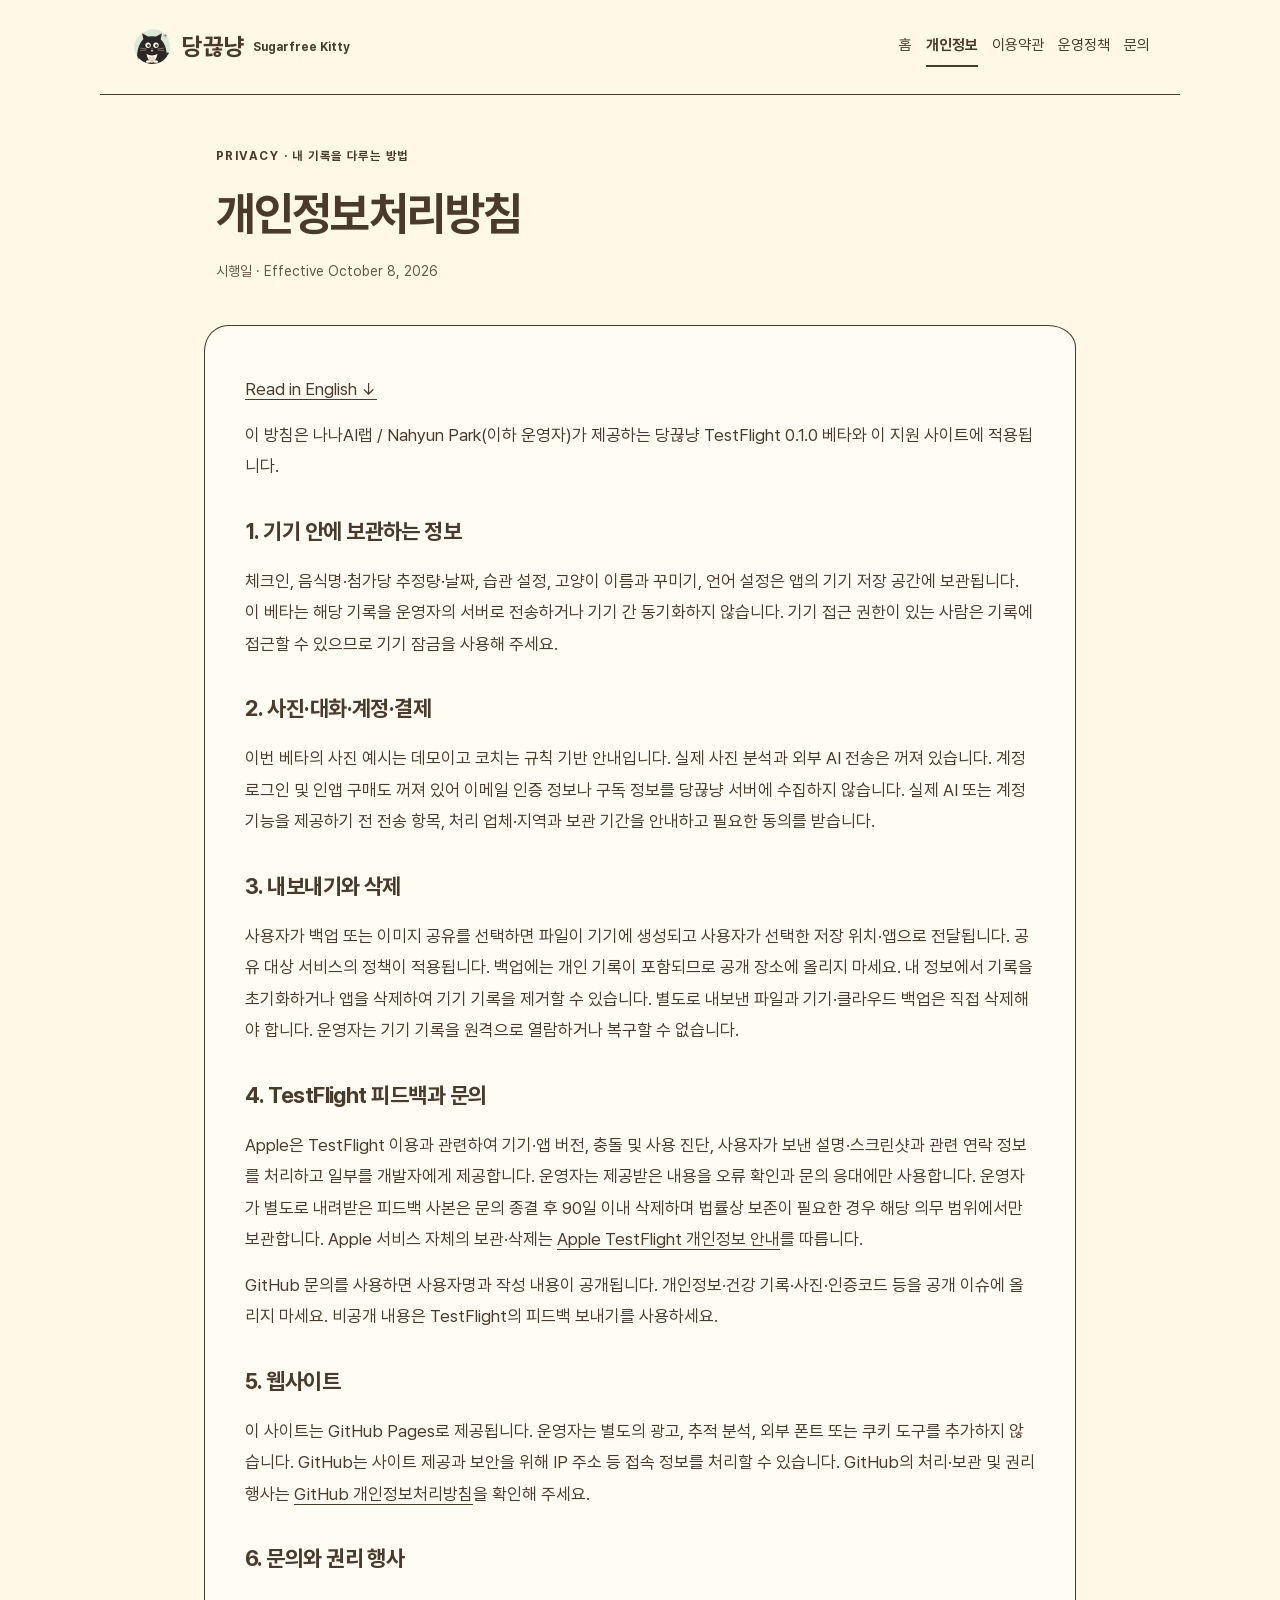
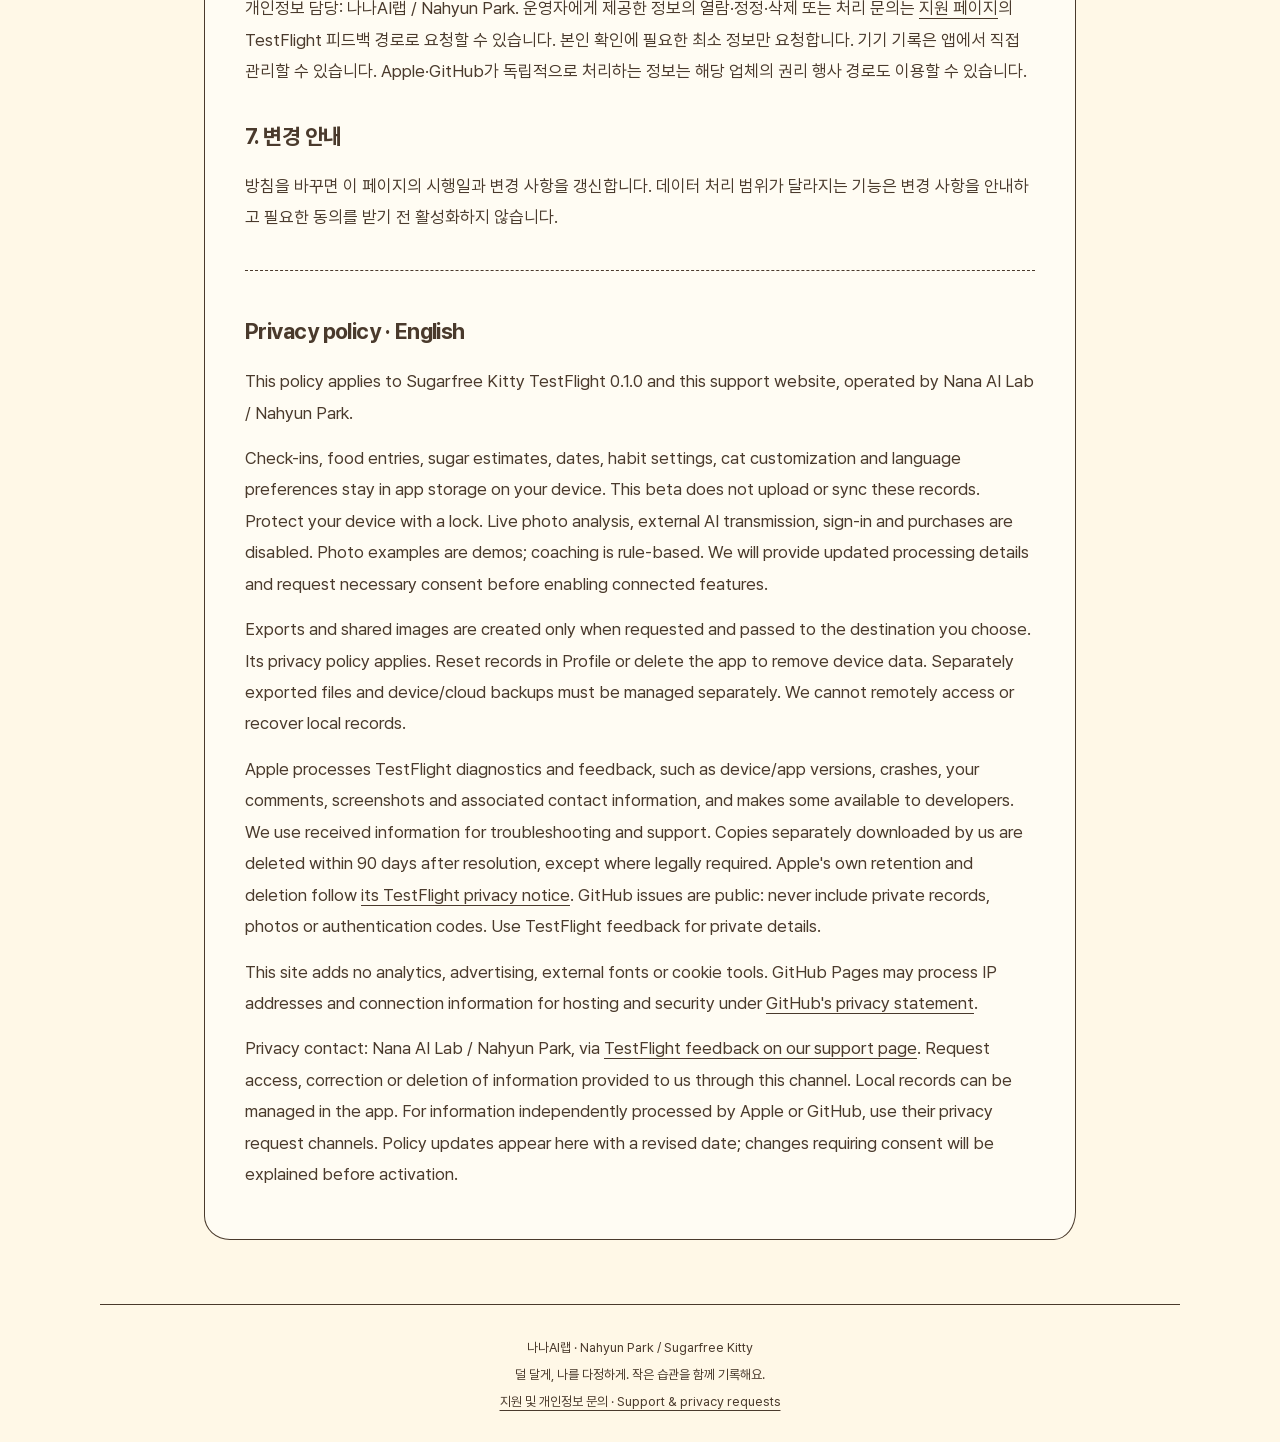
==== privacy/index.html @ 3b1b2e14 "Publish Sugarfree Kitty beta policies and support" ====
<!doctype html>
<html lang="ko"><head><meta charset="utf-8"><meta name="viewport" content="width=device-width,initial-scale=1"><meta name="color-scheme" content="light"><meta name="description" content="당끊냥 Sugarfree Kitty의 개인정보처리방침, 이용약관, 운영정책과 지원 안내."><title>개인정보처리방침 · 당끊냥</title><link rel="canonical" href="https://nahyun-park.github.io/sugarfree-kitty-support/privacy/"><link rel="icon" href="../assets/sugar-cat.svg"><link rel="stylesheet" href="../style.css"></head>
<body><a class="skip" href="#main">본문으로</a><header><a class="brand" href="../"><img src="../assets/sugar-cat.svg" width="44" height="44" alt="">당끊냥 <small>Sugarfree Kitty</small></a><nav aria-label="정책 메뉴"><a href="../">홈</a><a href="../privacy/" aria-current="page">개인정보</a><a href="../terms/">이용약관</a><a href="../operations/">운영정책</a><a href="../support/">문의</a></nav></header>
<main id="main"><div class="heading"><p class="eyebrow">PRIVACY · 내 기록을 다루는 방법</p><h1>개인정보처리방침</h1><p class="date">시행일 · Effective October 8, 2026</p></div><article><p><a href="#en" lang="en">Read in English ↓</a></p><p>이 방침은 나나AI랩 / Nahyun Park(이하 운영자)가 제공하는 당끊냥 TestFlight 0.1.0 베타와 이 지원 사이트에 적용됩니다.</p><h2>1. 기기 안에 보관하는 정보</h2><p>체크인, 음식명·첨가당 추정량·날짜, 습관 설정, 고양이 이름과 꾸미기, 언어 설정은 앱의 기기 저장 공간에 보관됩니다. 이 베타는 해당 기록을 운영자의 서버로 전송하거나 기기 간 동기화하지 않습니다. 기기 접근 권한이 있는 사람은 기록에 접근할 수 있으므로 기기 잠금을 사용해 주세요.</p><h2>2. 사진·대화·계정·결제</h2><p>이번 베타의 사진 예시는 데모이고 코치는 규칙 기반 안내입니다. 실제 사진 분석과 외부 AI 전송은 꺼져 있습니다. 계정 로그인 및 인앱 구매도 꺼져 있어 이메일 인증 정보나 구독 정보를 당끊냥 서버에 수집하지 않습니다. 실제 AI 또는 계정 기능을 제공하기 전 전송 항목, 처리 업체·지역과 보관 기간을 안내하고 필요한 동의를 받습니다.</p><h2>3. 내보내기와 삭제</h2><p>사용자가 백업 또는 이미지 공유를 선택하면 파일이 기기에 생성되고 사용자가 선택한 저장 위치·앱으로 전달됩니다. 공유 대상 서비스의 정책이 적용됩니다. 백업에는 개인 기록이 포함되므로 공개 장소에 올리지 마세요. 내 정보에서 기록을 초기화하거나 앱을 삭제하여 기기 기록을 제거할 수 있습니다. 별도로 내보낸 파일과 기기·클라우드 백업은 직접 삭제해야 합니다. 운영자는 기기 기록을 원격으로 열람하거나 복구할 수 없습니다.</p><h2>4. TestFlight 피드백과 문의</h2><p>Apple은 TestFlight 이용과 관련하여 기기·앱 버전, 충돌 및 사용 진단, 사용자가 보낸 설명·스크린샷과 관련 연락 정보를 처리하고 일부를 개발자에게 제공합니다. 운영자는 제공받은 내용을 오류 확인과 문의 응대에만 사용합니다. 운영자가 별도로 내려받은 피드백 사본은 문의 종결 후 90일 이내 삭제하며 법률상 보존이 필요한 경우 해당 의무 범위에서만 보관합니다. Apple 서비스 자체의 보관·삭제는 <a href="https://www.apple.com/legal/privacy/data/en/test-flight/">Apple TestFlight 개인정보 안내</a>를 따릅니다.</p><p>GitHub 문의를 사용하면 사용자명과 작성 내용이 공개됩니다. 개인정보·건강 기록·사진·인증코드 등을 공개 이슈에 올리지 마세요. 비공개 내용은 TestFlight의 피드백 보내기를 사용하세요.</p><h2>5. 웹사이트</h2><p>이 사이트는 GitHub Pages로 제공됩니다. 운영자는 별도의 광고, 추적 분석, 외부 폰트 또는 쿠키 도구를 추가하지 않습니다. GitHub는 사이트 제공과 보안을 위해 IP 주소 등 접속 정보를 처리할 수 있습니다. GitHub의 처리·보관 및 권리 행사는 <a href="https://docs.github.com/en/site-policy/privacy-policies/github-general-privacy-statement">GitHub 개인정보처리방침</a>을 확인해 주세요.</p><h2>6. 문의와 권리 행사</h2><p>개인정보 담당: 나나AI랩 / Nahyun Park. 운영자에게 제공한 정보의 열람·정정·삭제 또는 처리 문의는 <a href="../support/">지원 페이지</a>의 TestFlight 피드백 경로로 요청할 수 있습니다. 본인 확인에 필요한 최소 정보만 요청합니다. 기기 기록은 앱에서 직접 관리할 수 있습니다. Apple·GitHub가 독립적으로 처리하는 정보는 해당 업체의 권리 행사 경로도 이용할 수 있습니다.</p><h2>7. 변경 안내</h2><p>방침을 바꾸면 이 페이지의 시행일과 변경 사항을 갱신합니다. 데이터 처리 범위가 달라지는 기능은 변경 사항을 안내하고 필요한 동의를 받기 전 활성화하지 않습니다.</p><section lang="en" id="en"><h2>Privacy policy · English</h2><p>This policy applies to Sugarfree Kitty TestFlight 0.1.0 and this support website, operated by Nana AI Lab / Nahyun Park.</p><p>Check-ins, food entries, sugar estimates, dates, habit settings, cat customization and language preferences stay in app storage on your device. This beta does not upload or sync these records. Protect your device with a lock. Live photo analysis, external AI transmission, sign-in and purchases are disabled. Photo examples are demos; coaching is rule-based. We will provide updated processing details and request necessary consent before enabling connected features.</p><p>Exports and shared images are created only when requested and passed to the destination you choose. Its privacy policy applies. Reset records in Profile or delete the app to remove device data. Separately exported files and device/cloud backups must be managed separately. We cannot remotely access or recover local records.</p><p>Apple processes TestFlight diagnostics and feedback, such as device/app versions, crashes, your comments, screenshots and associated contact information, and makes some available to developers. We use received information for troubleshooting and support. Copies separately downloaded by us are deleted within 90 days after resolution, except where legally required. Apple's own retention and deletion follow <a href="https://www.apple.com/legal/privacy/data/en/test-flight/">its TestFlight privacy notice</a>. GitHub issues are public: never include private records, photos or authentication codes. Use TestFlight feedback for private details.</p><p>This site adds no analytics, advertising, external fonts or cookie tools. GitHub Pages may process IP addresses and connection information for hosting and security under <a href="https://docs.github.com/en/site-policy/privacy-policies/github-general-privacy-statement">GitHub's privacy statement</a>.</p><p>Privacy contact: Nana AI Lab / Nahyun Park, via <a href="../support/">TestFlight feedback on our support page</a>. Request access, correction or deletion of information provided to us through this channel. Local records can be managed in the app. For information independently processed by Apple or GitHub, use their privacy request channels. Policy updates appear here with a revised date; changes requiring consent will be explained before activation.</p></section></article></main>
<footer><p>나나AI랩 · Nahyun Park / Sugarfree Kitty</p><p>덜 달게, 나를 다정하게. 작은 습관을 함께 기록해요.</p><a href="../support/">지원 및 개인정보 문의 · Support & privacy requests</a></footer></body></html>
---- style.css ----
@font-face{font-family:Pretendard;src:url('assets/Pretendard-Regular.subset.woff2') format('woff2');font-weight:400;font-display:swap}@font-face{font-family:Pretendard;src:url('assets/Pretendard-Bold.subset.woff2') format('woff2');font-weight:700;font-display:swap}
:root{--cream:#fff8e7;--cocoa:#4a3a2c;--sage:#b7d3b1;--milk:#fffcf3;--sand:#ead9c6;--r-card:24px 28px 22px 26px / 26px 22px 28px 24px;color-scheme:light;font-family:Pretendard,-apple-system,system-ui,sans-serif;color:var(--cocoa);background:var(--cream)}*{box-sizing:border-box}body{margin:0;font-size:17px;line-height:1.85}a{color:inherit;text-underline-offset:4px}a:hover{color:#31552f}a:focus-visible{outline:3px solid #31552f;outline-offset:5px}header{max-width:1080px;margin:auto;padding:25px 30px;display:flex;align-items:center;justify-content:space-between;gap:20px;flex-wrap:wrap;border-bottom:1.6px solid var(--cocoa)}.brand{font-weight:700;font-size:24px;display:flex;align-items:center;gap:8px;text-decoration:none}.brand small{font-size:12px}.brand img{object-fit:contain}nav{display:flex;gap:14px;flex-wrap:wrap;font-size:15px}nav a{padding:5px 0;text-decoration:none}nav a[aria-current=page]{font-weight:700;border-bottom:2px solid var(--cocoa)}main{max-width:920px;margin:auto;padding:36px 24px 64px}.heading{padding:0 12px 26px}.eyebrow{font-size:12px;letter-spacing:.12em;font-weight:700}h1{font-size:clamp(30px,6vw,46px);letter-spacing:-.04em;line-height:1.3;margin:16px 0}h2{font-size:22px;line-height:1.5;letter-spacing:-.025em;margin-top:32px}p{margin:14px 0}.date,.micro{font-size:14px}.date{color:#675545}article{padding:34px 40px;background:var(--milk);border:1.6px solid var(--cocoa);border-radius:var(--r-card)}article>h2:first-child{margin-top:0}.welcome{display:flex;gap:28px;align-items:center}.welcome h2{margin-top:0}.welcome img{flex-shrink:0}.callout{background:#dbe9d7;border:1.6px solid var(--cocoa);border-radius:18px 22px 16px 20px;padding:20px}.cards{display:grid;grid-template-columns:1fr 1fr;gap:18px;margin:30px 0}.cards>a{padding:20px;border:1.6px solid var(--cocoa);border-radius:var(--r-card);text-decoration:none;background:var(--cream);box-shadow:0 4px 0 var(--sand)}.cards h2{margin:0;font-size:20px}.cards p{font-size:15px;margin-bottom:0}.button{display:inline-block;border:1.6px solid var(--cocoa);border-radius:15px 18px 14px 17px;background:var(--sage);padding:12px 20px;box-shadow:0 4px 0 var(--cocoa);text-decoration:none;font-weight:700}section[lang=en]{border-top:1.6px dashed var(--cocoa);margin-top:36px;padding-top:12px;scroll-margin-top:20px}footer{max-width:1080px;margin:auto;border-top:1.6px solid var(--cocoa);padding:28px;font-size:13px;text-align:center}footer p{margin:3px}.skip{position:absolute;left:16px;top:-100px;background:var(--milk);padding:12px;z-index:10}.skip:focus{top:8px}li{margin:12px 0}ol{padding-left:24px}@media(max-width:600px){header{padding:18px 20px;gap:12px}.brand{font-size:22px}nav{gap:15px;font-size:14px}main{padding:24px 16px 40px}article{padding:22px 20px}body{font-size:16px}.welcome{flex-direction:column;gap:10px;align-items:flex-start}.welcome img{width:100px;height:100px}.cards{grid-template-columns:1fr}.callout{padding:16px}h2{font-size:20px}}@media(prefers-reduced-motion:reduce){*{scroll-behavior:auto}}@media print{header,footer,.skip{display:none}article{border:0;padding:0}body{background:white}a{color:black}}
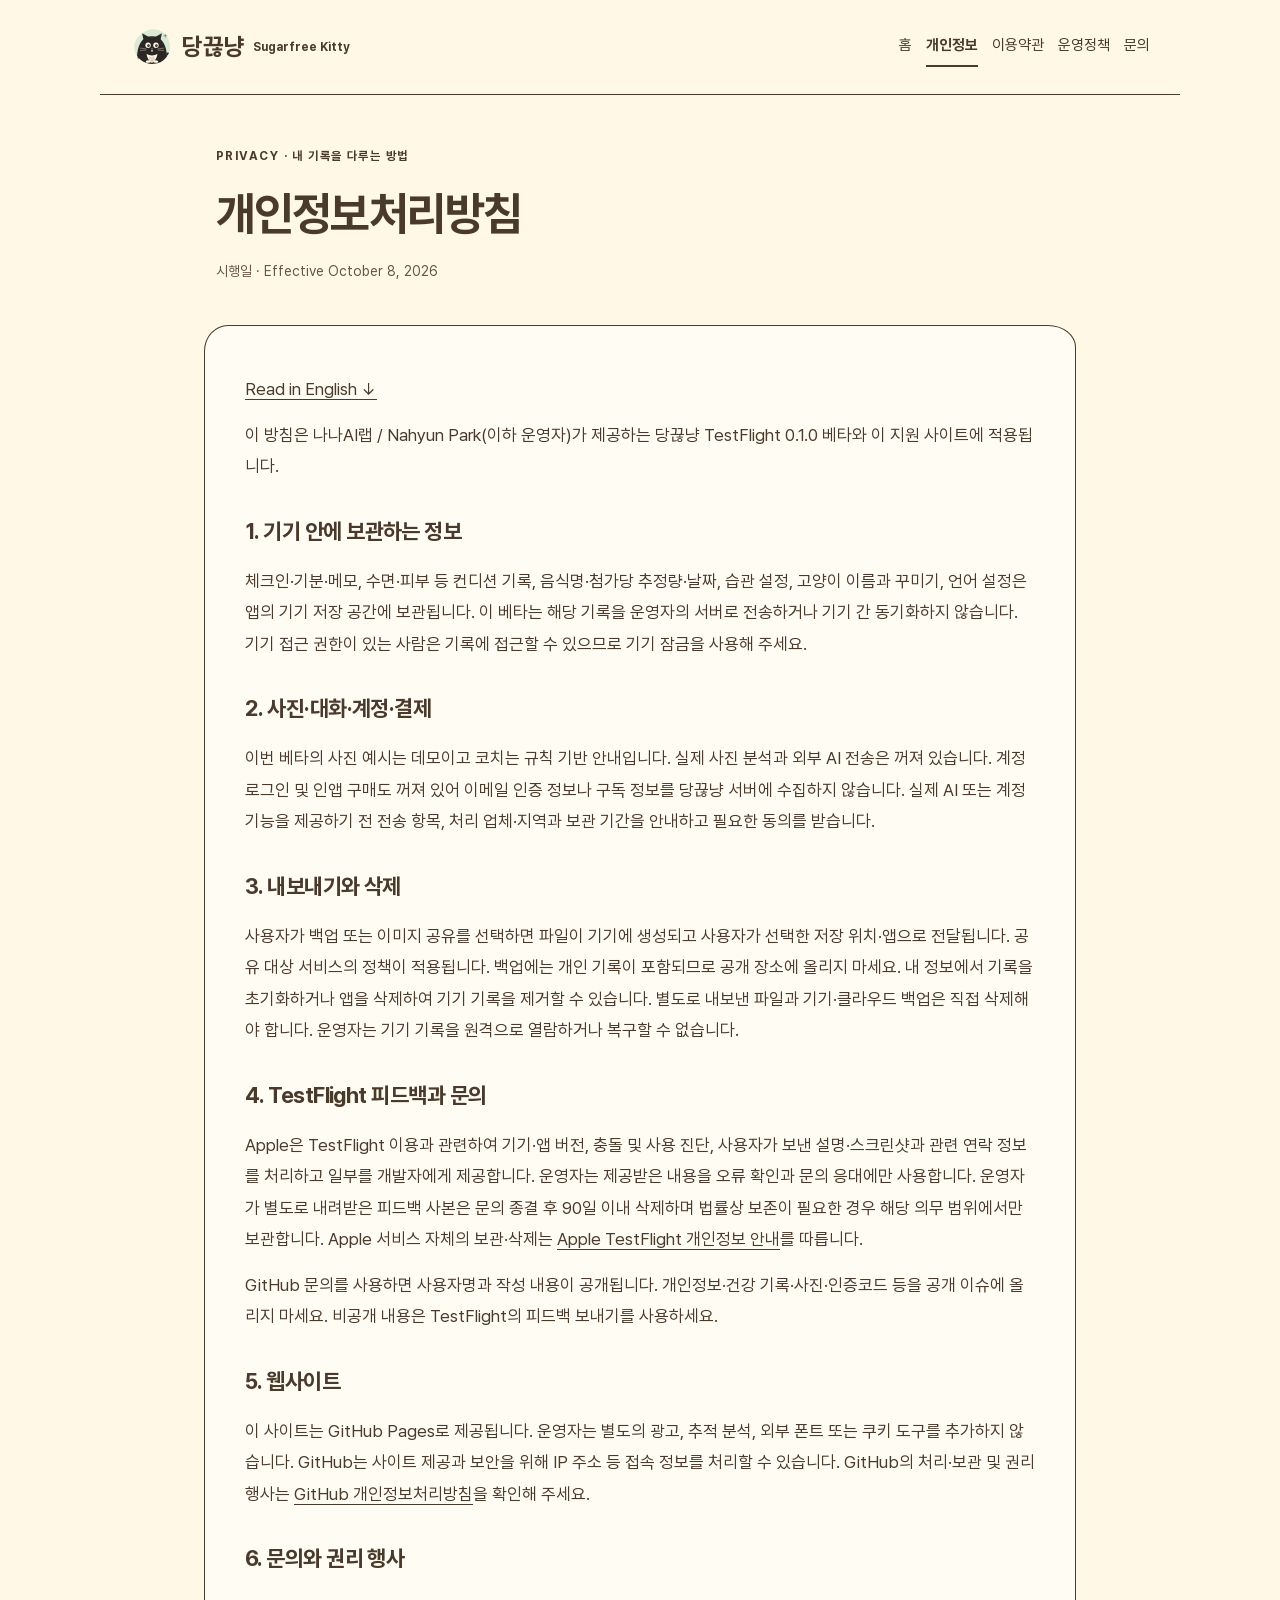
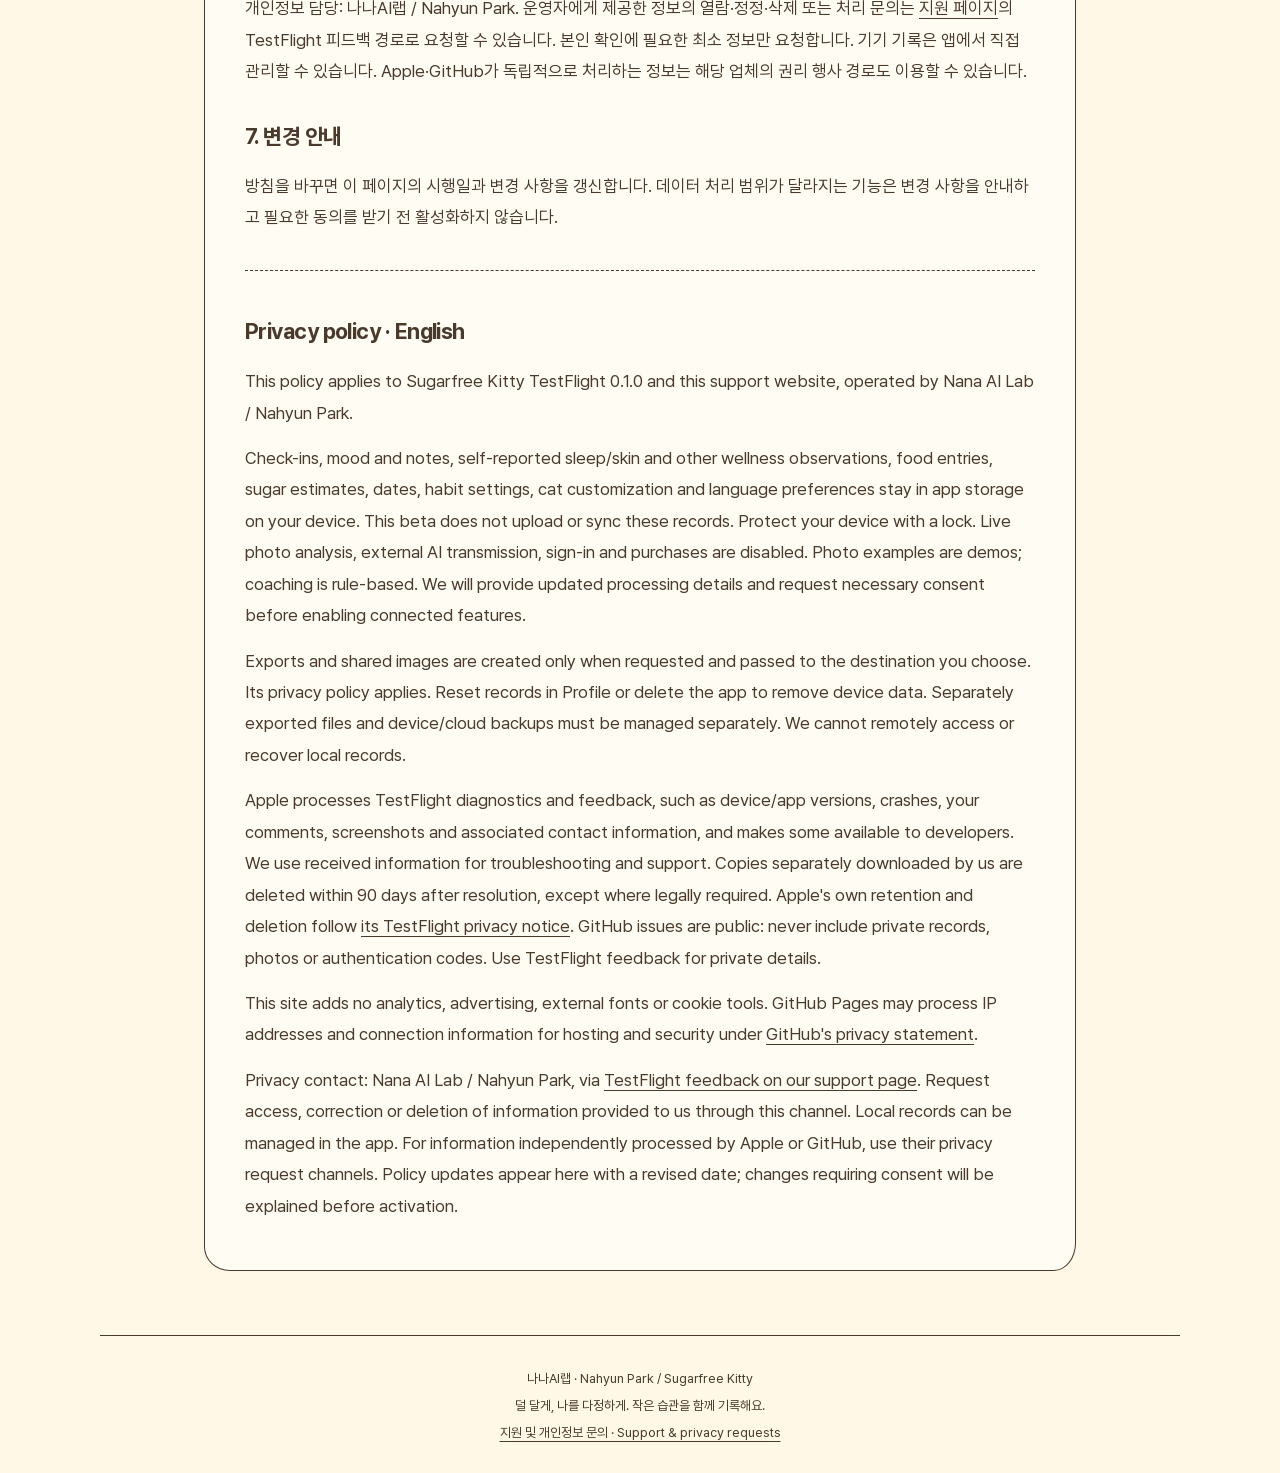
==== commit 695be231: "Clarify locally stored notes and wellness observations" ====
--- a/privacy/index.html
+++ b/privacy/index.html
@@ -1,5 +1,5 @@
 <!doctype html>
 <html lang="ko"><head><meta charset="utf-8"><meta name="viewport" content="width=device-width,initial-scale=1"><meta name="color-scheme" content="light"><meta name="description" content="당끊냥 Sugarfree Kitty의 개인정보처리방침, 이용약관, 운영정책과 지원 안내."><title>개인정보처리방침 · 당끊냥</title><link rel="canonical" href="https://nahyun-park.github.io/sugarfree-kitty-support/privacy/"><link rel="icon" href="../assets/sugar-cat.svg"><link rel="stylesheet" href="../style.css"></head>
 <body><a class="skip" href="#main">본문으로</a><header><a class="brand" href="../"><img src="../assets/sugar-cat.svg" width="44" height="44" alt="">당끊냥 <small>Sugarfree Kitty</small></a><nav aria-label="정책 메뉴"><a href="../">홈</a><a href="../privacy/" aria-current="page">개인정보</a><a href="../terms/">이용약관</a><a href="../operations/">운영정책</a><a href="../support/">문의</a></nav></header>
-<main id="main"><div class="heading"><p class="eyebrow">PRIVACY · 내 기록을 다루는 방법</p><h1>개인정보처리방침</h1><p class="date">시행일 · Effective October 8, 2026</p></div><article><p><a href="#en" lang="en">Read in English ↓</a></p><p>이 방침은 나나AI랩 / Nahyun Park(이하 운영자)가 제공하는 당끊냥 TestFlight 0.1.0 베타와 이 지원 사이트에 적용됩니다.</p><h2>1. 기기 안에 보관하는 정보</h2><p>체크인, 음식명·첨가당 추정량·날짜, 습관 설정, 고양이 이름과 꾸미기, 언어 설정은 앱의 기기 저장 공간에 보관됩니다. 이 베타는 해당 기록을 운영자의 서버로 전송하거나 기기 간 동기화하지 않습니다. 기기 접근 권한이 있는 사람은 기록에 접근할 수 있으므로 기기 잠금을 사용해 주세요.</p><h2>2. 사진·대화·계정·결제</h2><p>이번 베타의 사진 예시는 데모이고 코치는 규칙 기반 안내입니다. 실제 사진 분석과 외부 AI 전송은 꺼져 있습니다. 계정 로그인 및 인앱 구매도 꺼져 있어 이메일 인증 정보나 구독 정보를 당끊냥 서버에 수집하지 않습니다. 실제 AI 또는 계정 기능을 제공하기 전 전송 항목, 처리 업체·지역과 보관 기간을 안내하고 필요한 동의를 받습니다.</p><h2>3. 내보내기와 삭제</h2><p>사용자가 백업 또는 이미지 공유를 선택하면 파일이 기기에 생성되고 사용자가 선택한 저장 위치·앱으로 전달됩니다. 공유 대상 서비스의 정책이 적용됩니다. 백업에는 개인 기록이 포함되므로 공개 장소에 올리지 마세요. 내 정보에서 기록을 초기화하거나 앱을 삭제하여 기기 기록을 제거할 수 있습니다. 별도로 내보낸 파일과 기기·클라우드 백업은 직접 삭제해야 합니다. 운영자는 기기 기록을 원격으로 열람하거나 복구할 수 없습니다.</p><h2>4. TestFlight 피드백과 문의</h2><p>Apple은 TestFlight 이용과 관련하여 기기·앱 버전, 충돌 및 사용 진단, 사용자가 보낸 설명·스크린샷과 관련 연락 정보를 처리하고 일부를 개발자에게 제공합니다. 운영자는 제공받은 내용을 오류 확인과 문의 응대에만 사용합니다. 운영자가 별도로 내려받은 피드백 사본은 문의 종결 후 90일 이내 삭제하며 법률상 보존이 필요한 경우 해당 의무 범위에서만 보관합니다. Apple 서비스 자체의 보관·삭제는 <a href="https://www.apple.com/legal/privacy/data/en/test-flight/">Apple TestFlight 개인정보 안내</a>를 따릅니다.</p><p>GitHub 문의를 사용하면 사용자명과 작성 내용이 공개됩니다. 개인정보·건강 기록·사진·인증코드 등을 공개 이슈에 올리지 마세요. 비공개 내용은 TestFlight의 피드백 보내기를 사용하세요.</p><h2>5. 웹사이트</h2><p>이 사이트는 GitHub Pages로 제공됩니다. 운영자는 별도의 광고, 추적 분석, 외부 폰트 또는 쿠키 도구를 추가하지 않습니다. GitHub는 사이트 제공과 보안을 위해 IP 주소 등 접속 정보를 처리할 수 있습니다. GitHub의 처리·보관 및 권리 행사는 <a href="https://docs.github.com/en/site-policy/privacy-policies/github-general-privacy-statement">GitHub 개인정보처리방침</a>을 확인해 주세요.</p><h2>6. 문의와 권리 행사</h2><p>개인정보 담당: 나나AI랩 / Nahyun Park. 운영자에게 제공한 정보의 열람·정정·삭제 또는 처리 문의는 <a href="../support/">지원 페이지</a>의 TestFlight 피드백 경로로 요청할 수 있습니다. 본인 확인에 필요한 최소 정보만 요청합니다. 기기 기록은 앱에서 직접 관리할 수 있습니다. Apple·GitHub가 독립적으로 처리하는 정보는 해당 업체의 권리 행사 경로도 이용할 수 있습니다.</p><h2>7. 변경 안내</h2><p>방침을 바꾸면 이 페이지의 시행일과 변경 사항을 갱신합니다. 데이터 처리 범위가 달라지는 기능은 변경 사항을 안내하고 필요한 동의를 받기 전 활성화하지 않습니다.</p><section lang="en" id="en"><h2>Privacy policy · English</h2><p>This policy applies to Sugarfree Kitty TestFlight 0.1.0 and this support website, operated by Nana AI Lab / Nahyun Park.</p><p>Check-ins, food entries, sugar estimates, dates, habit settings, cat customization and language preferences stay in app storage on your device. This beta does not upload or sync these records. Protect your device with a lock. Live photo analysis, external AI transmission, sign-in and purchases are disabled. Photo examples are demos; coaching is rule-based. We will provide updated processing details and request necessary consent before enabling connected features.</p><p>Exports and shared images are created only when requested and passed to the destination you choose. Its privacy policy applies. Reset records in Profile or delete the app to remove device data. Separately exported files and device/cloud backups must be managed separately. We cannot remotely access or recover local records.</p><p>Apple processes TestFlight diagnostics and feedback, such as device/app versions, crashes, your comments, screenshots and associated contact information, and makes some available to developers. We use received information for troubleshooting and support. Copies separately downloaded by us are deleted within 90 days after resolution, except where legally required. Apple's own retention and deletion follow <a href="https://www.apple.com/legal/privacy/data/en/test-flight/">its TestFlight privacy notice</a>. GitHub issues are public: never include private records, photos or authentication codes. Use TestFlight feedback for private details.</p><p>This site adds no analytics, advertising, external fonts or cookie tools. GitHub Pages may process IP addresses and connection information for hosting and security under <a href="https://docs.github.com/en/site-policy/privacy-policies/github-general-privacy-statement">GitHub's privacy statement</a>.</p><p>Privacy contact: Nana AI Lab / Nahyun Park, via <a href="../support/">TestFlight feedback on our support page</a>. Request access, correction or deletion of information provided to us through this channel. Local records can be managed in the app. For information independently processed by Apple or GitHub, use their privacy request channels. Policy updates appear here with a revised date; changes requiring consent will be explained before activation.</p></section></article></main>
+<main id="main"><div class="heading"><p class="eyebrow">PRIVACY · 내 기록을 다루는 방법</p><h1>개인정보처리방침</h1><p class="date">시행일 · Effective October 8, 2026</p></div><article><p><a href="#en" lang="en">Read in English ↓</a></p><p>이 방침은 나나AI랩 / Nahyun Park(이하 운영자)가 제공하는 당끊냥 TestFlight 0.1.0 베타와 이 지원 사이트에 적용됩니다.</p><h2>1. 기기 안에 보관하는 정보</h2><p>체크인·기분·메모, 수면·피부 등 컨디션 기록, 음식명·첨가당 추정량·날짜, 습관 설정, 고양이 이름과 꾸미기, 언어 설정은 앱의 기기 저장 공간에 보관됩니다. 이 베타는 해당 기록을 운영자의 서버로 전송하거나 기기 간 동기화하지 않습니다. 기기 접근 권한이 있는 사람은 기록에 접근할 수 있으므로 기기 잠금을 사용해 주세요.</p><h2>2. 사진·대화·계정·결제</h2><p>이번 베타의 사진 예시는 데모이고 코치는 규칙 기반 안내입니다. 실제 사진 분석과 외부 AI 전송은 꺼져 있습니다. 계정 로그인 및 인앱 구매도 꺼져 있어 이메일 인증 정보나 구독 정보를 당끊냥 서버에 수집하지 않습니다. 실제 AI 또는 계정 기능을 제공하기 전 전송 항목, 처리 업체·지역과 보관 기간을 안내하고 필요한 동의를 받습니다.</p><h2>3. 내보내기와 삭제</h2><p>사용자가 백업 또는 이미지 공유를 선택하면 파일이 기기에 생성되고 사용자가 선택한 저장 위치·앱으로 전달됩니다. 공유 대상 서비스의 정책이 적용됩니다. 백업에는 개인 기록이 포함되므로 공개 장소에 올리지 마세요. 내 정보에서 기록을 초기화하거나 앱을 삭제하여 기기 기록을 제거할 수 있습니다. 별도로 내보낸 파일과 기기·클라우드 백업은 직접 삭제해야 합니다. 운영자는 기기 기록을 원격으로 열람하거나 복구할 수 없습니다.</p><h2>4. TestFlight 피드백과 문의</h2><p>Apple은 TestFlight 이용과 관련하여 기기·앱 버전, 충돌 및 사용 진단, 사용자가 보낸 설명·스크린샷과 관련 연락 정보를 처리하고 일부를 개발자에게 제공합니다. 운영자는 제공받은 내용을 오류 확인과 문의 응대에만 사용합니다. 운영자가 별도로 내려받은 피드백 사본은 문의 종결 후 90일 이내 삭제하며 법률상 보존이 필요한 경우 해당 의무 범위에서만 보관합니다. Apple 서비스 자체의 보관·삭제는 <a href="https://www.apple.com/legal/privacy/data/en/test-flight/">Apple TestFlight 개인정보 안내</a>를 따릅니다.</p><p>GitHub 문의를 사용하면 사용자명과 작성 내용이 공개됩니다. 개인정보·건강 기록·사진·인증코드 등을 공개 이슈에 올리지 마세요. 비공개 내용은 TestFlight의 피드백 보내기를 사용하세요.</p><h2>5. 웹사이트</h2><p>이 사이트는 GitHub Pages로 제공됩니다. 운영자는 별도의 광고, 추적 분석, 외부 폰트 또는 쿠키 도구를 추가하지 않습니다. GitHub는 사이트 제공과 보안을 위해 IP 주소 등 접속 정보를 처리할 수 있습니다. GitHub의 처리·보관 및 권리 행사는 <a href="https://docs.github.com/en/site-policy/privacy-policies/github-general-privacy-statement">GitHub 개인정보처리방침</a>을 확인해 주세요.</p><h2>6. 문의와 권리 행사</h2><p>개인정보 담당: 나나AI랩 / Nahyun Park. 운영자에게 제공한 정보의 열람·정정·삭제 또는 처리 문의는 <a href="../support/">지원 페이지</a>의 TestFlight 피드백 경로로 요청할 수 있습니다. 본인 확인에 필요한 최소 정보만 요청합니다. 기기 기록은 앱에서 직접 관리할 수 있습니다. Apple·GitHub가 독립적으로 처리하는 정보는 해당 업체의 권리 행사 경로도 이용할 수 있습니다.</p><h2>7. 변경 안내</h2><p>방침을 바꾸면 이 페이지의 시행일과 변경 사항을 갱신합니다. 데이터 처리 범위가 달라지는 기능은 변경 사항을 안내하고 필요한 동의를 받기 전 활성화하지 않습니다.</p><section lang="en" id="en"><h2>Privacy policy · English</h2><p>This policy applies to Sugarfree Kitty TestFlight 0.1.0 and this support website, operated by Nana AI Lab / Nahyun Park.</p><p>Check-ins, mood and notes, self-reported sleep/skin and other wellness observations, food entries, sugar estimates, dates, habit settings, cat customization and language preferences stay in app storage on your device. This beta does not upload or sync these records. Protect your device with a lock. Live photo analysis, external AI transmission, sign-in and purchases are disabled. Photo examples are demos; coaching is rule-based. We will provide updated processing details and request necessary consent before enabling connected features.</p><p>Exports and shared images are created only when requested and passed to the destination you choose. Its privacy policy applies. Reset records in Profile or delete the app to remove device data. Separately exported files and device/cloud backups must be managed separately. We cannot remotely access or recover local records.</p><p>Apple processes TestFlight diagnostics and feedback, such as device/app versions, crashes, your comments, screenshots and associated contact information, and makes some available to developers. We use received information for troubleshooting and support. Copies separately downloaded by us are deleted within 90 days after resolution, except where legally required. Apple's own retention and deletion follow <a href="https://www.apple.com/legal/privacy/data/en/test-flight/">its TestFlight privacy notice</a>. GitHub issues are public: never include private records, photos or authentication codes. Use TestFlight feedback for private details.</p><p>This site adds no analytics, advertising, external fonts or cookie tools. GitHub Pages may process IP addresses and connection information for hosting and security under <a href="https://docs.github.com/en/site-policy/privacy-policies/github-general-privacy-statement">GitHub's privacy statement</a>.</p><p>Privacy contact: Nana AI Lab / Nahyun Park, via <a href="../support/">TestFlight feedback on our support page</a>. Request access, correction or deletion of information provided to us through this channel. Local records can be managed in the app. For information independently processed by Apple or GitHub, use their privacy request channels. Policy updates appear here with a revised date; changes requiring consent will be explained before activation.</p></section></article></main>
 <footer><p>나나AI랩 · Nahyun Park / Sugarfree Kitty</p><p>덜 달게, 나를 다정하게. 작은 습관을 함께 기록해요.</p><a href="../support/">지원 및 개인정보 문의 · Support & privacy requests</a></footer></body></html>
